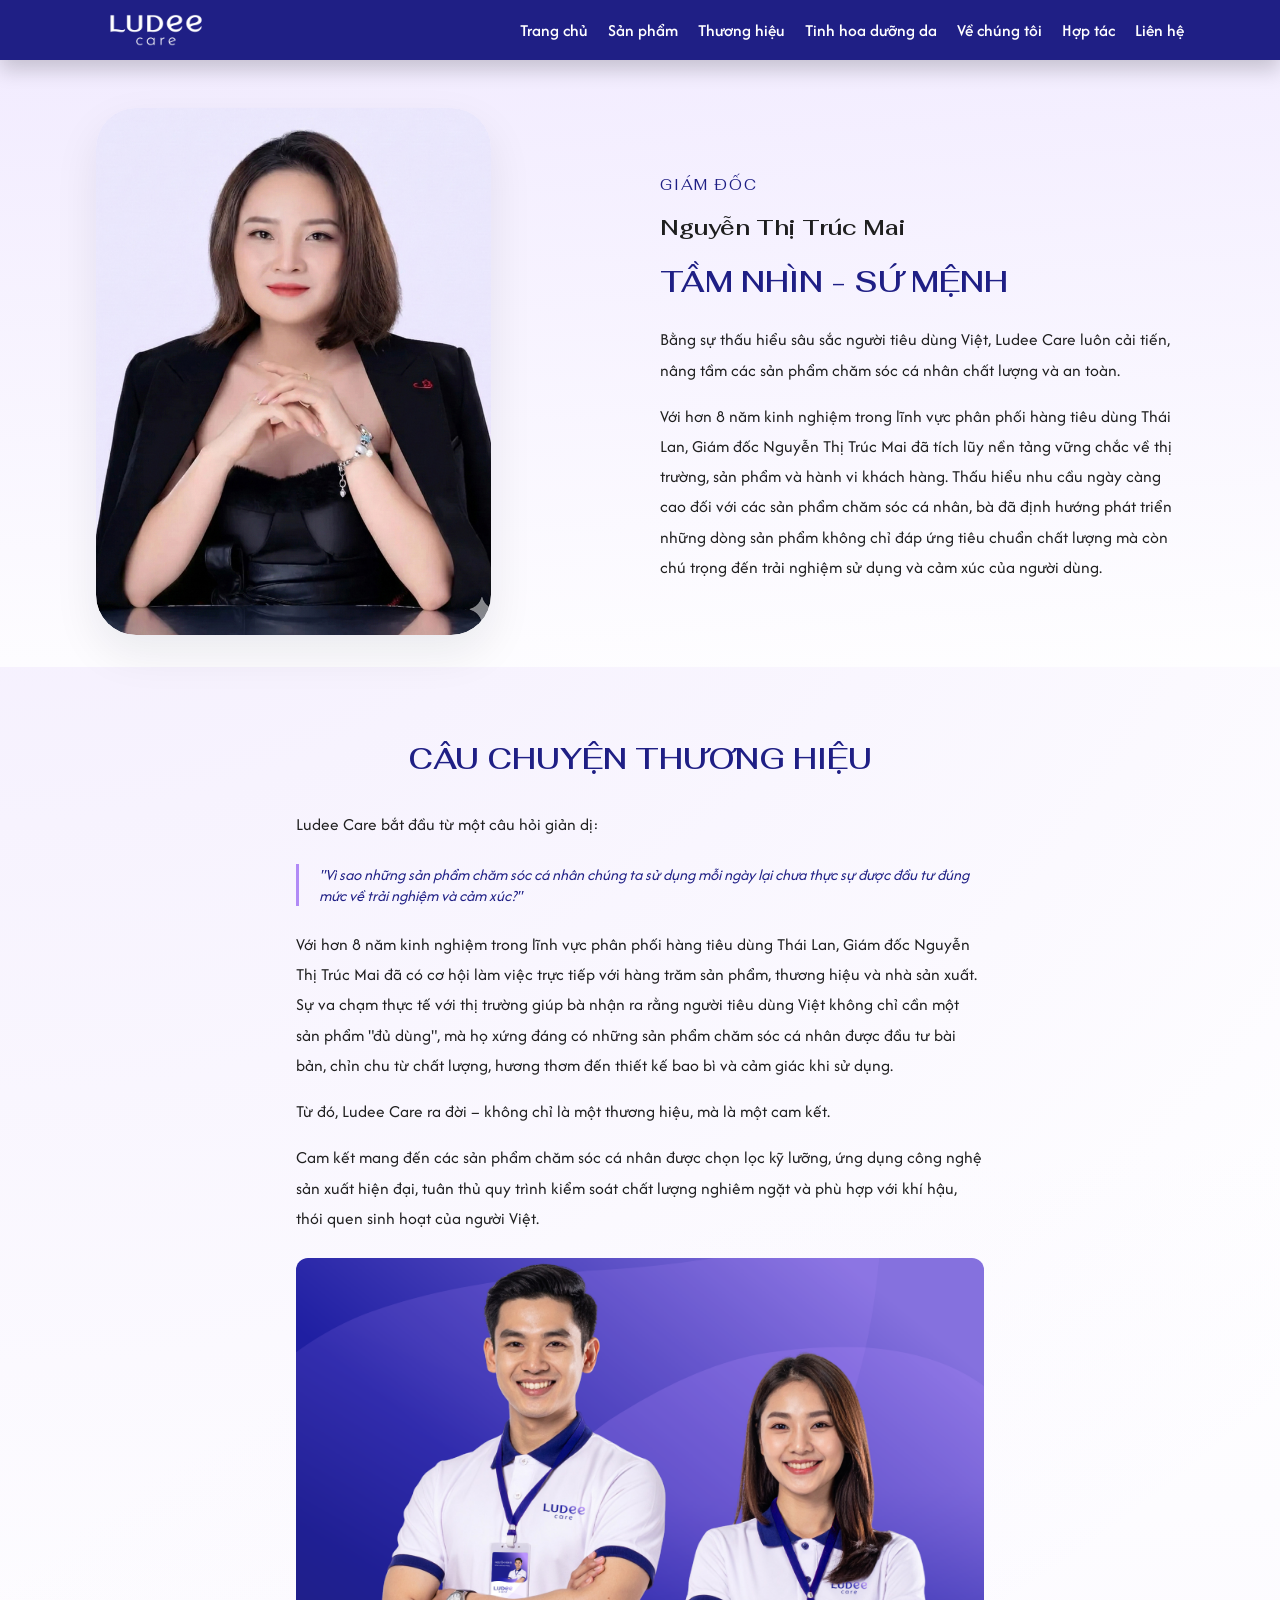
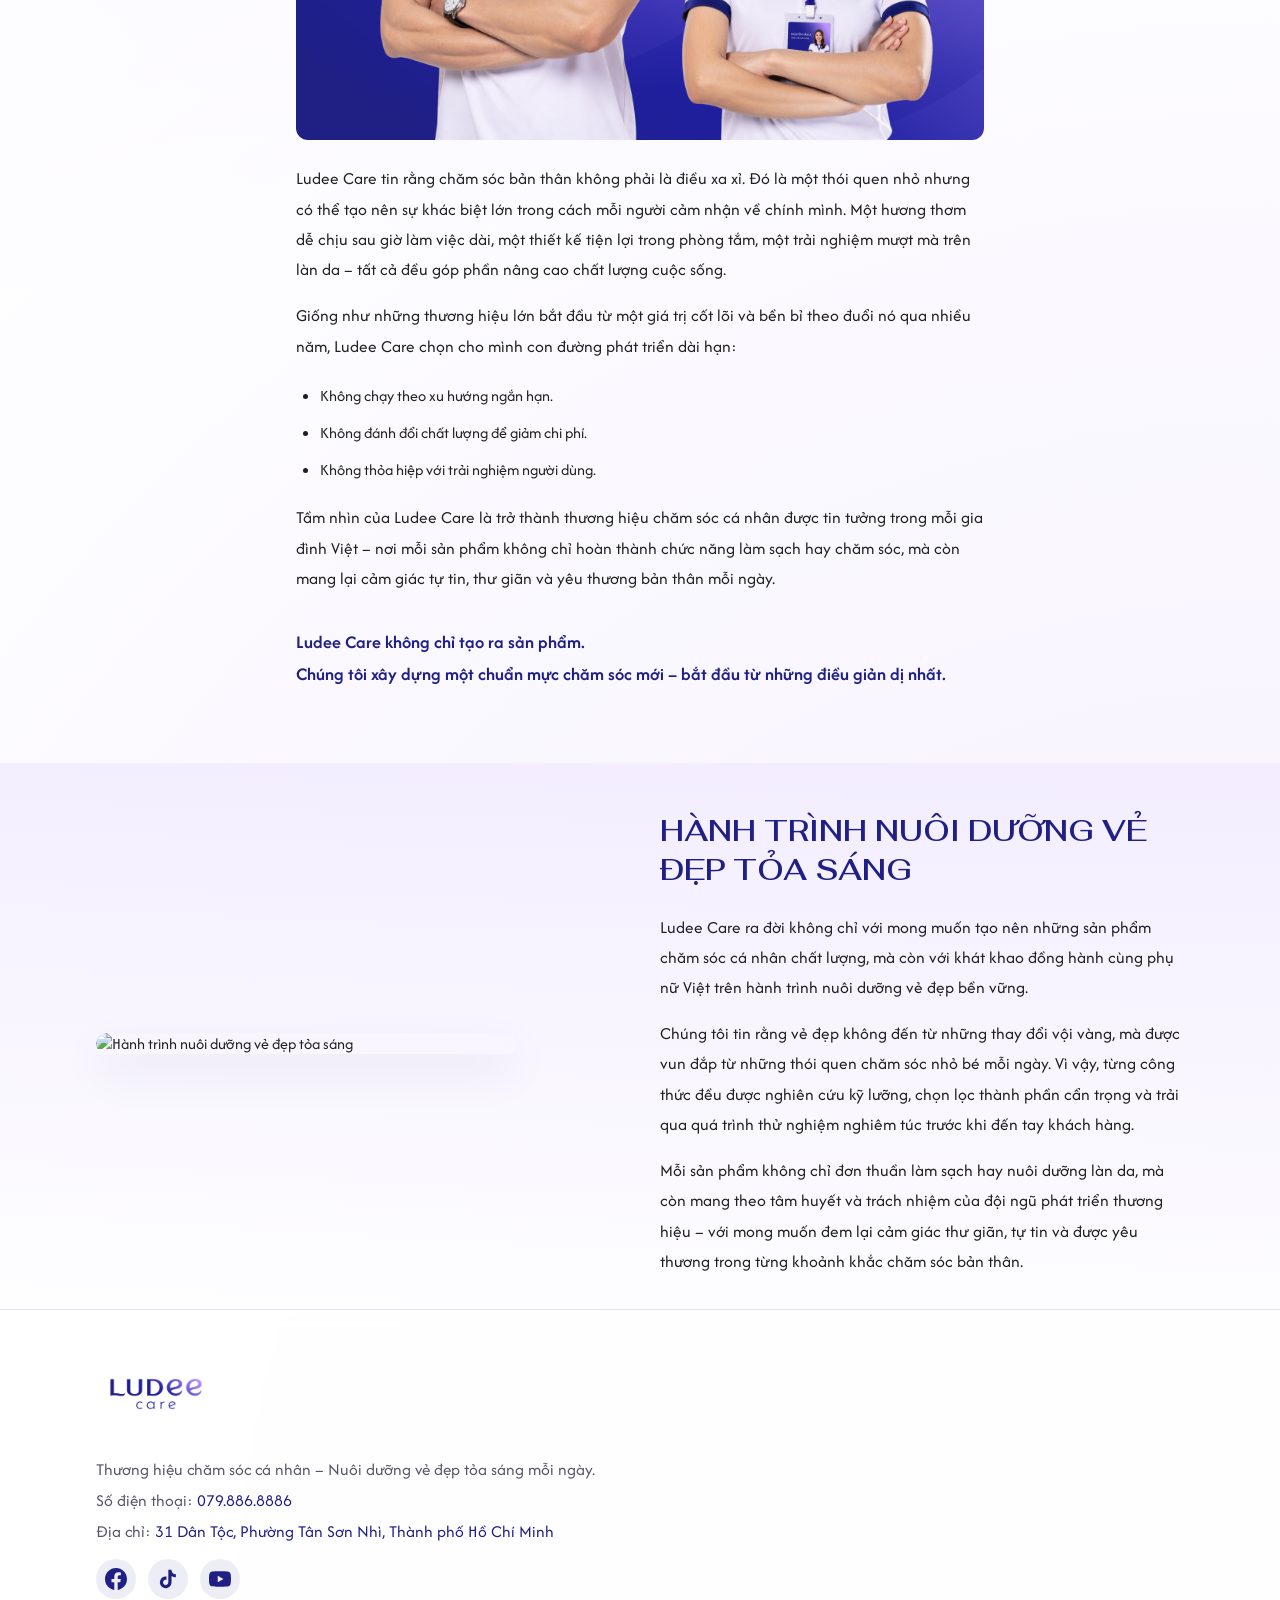
==== ve-chung-toi.html @ ebc77c44 "Add about page and homepage refinements Made-with: Cursor" ====
<!DOCTYPE html>
<html lang="vi">
  <head>
    <meta charset="UTF-8" />
    <meta name="viewport" content="width=device-width, initial-scale=1.0" />
    <title>Về chúng tôi - Ludee Care</title>
    <meta name="description" content="Tìm hiểu về Ludee Care - thương hiệu chăm sóc cá nhân cao cấp, tầm nhìn và sứ mệnh từ Giám đốc Nguyễn Thị Trúc Mai." />
    <link rel="preconnect" href="https://fonts.googleapis.com" />
    <link rel="preconnect" href="https://fonts.gstatic.com" crossorigin />
    <link
      href="https://fonts.googleapis.com/css2?family=Fahkwang:wght@400;500;600;700&family=Afacad+Flux:wght@300;400;500;600&display=swap"
      rel="stylesheet"
    />
    <link rel="stylesheet" href="styles.css" />
    <link rel="icon" type="image/png" href="Logo/logo-không-nền.png" />
    <style>
      .about-hero { padding-block: 48px 32px; }
      .about-hero .section__title { font-size: clamp(1.5rem, 4vw, 2rem); margin-bottom: 24px; }
      .about-ceo { font-family: "Fahkwang", sans-serif; font-size: 0.95rem; letter-spacing: 0.12em; text-transform: uppercase; color: var(--color-primary); margin-bottom: 8px; }
      .about-subtitle { font-family: "Fahkwang", sans-serif; font-size: 1.4rem; font-weight: 600; color: var(--color-text); margin-bottom: 20px; }
      .about-section__title { font-family: "Fahkwang", sans-serif; font-size: var(--title-h2-size); font-weight: 600; color: var(--color-primary); margin: 0 0 24px; }
      .about-section__text { font-size: 1.08rem; line-height: 1.75; color: var(--color-text); margin: 0 0 16px; }
      .about-section__text:last-child { margin-bottom: 0; }
      .about-quote { font-style: italic; color: var(--color-primary); padding-left: 20px; border-left: 3px solid var(--color-primary-soft); margin: 24px 0; }
      .about-list { margin: 20px 0; padding-left: 24px; }
      .about-list li { margin-bottom: 10px; line-height: 1.7; }
      .about-hero .section__image { max-width: 395px; }
      .about-ceo-img { border-radius: 16px; overflow: hidden; aspect-ratio: 3/4; object-fit: cover; }
      .about-inline-img { border-radius: 12px; max-width: 100%; margin: 24px 0; display: block; }
      .about-journey .section__image { max-width: 420px; }
      .about-journey-img { border-radius: 16px; width: 100%; display: block; object-fit: cover; }
      @media (max-width: 780px) {
        .about-hero { padding-block: 32px 24px; }
        .about-hero .section__image { max-width: 315px; margin-inline: auto; }
        .about-journey .section__image { max-width: 300px; }
        .about-ceo-img { aspect-ratio: 3/4; }
      }
    </style>
  </head>
  <body>
    <header class="site-header">
      <div class="container site-header__inner">
        <button type="button" class="site-header__menu-btn" aria-label="Mở menu" aria-expanded="false" aria-controls="site-nav">
          <span class="site-header__menu-icon"></span>
        </button>
        <a href="index.html" class="site-header__brand">
          <img src="Logo/LOGO-TRẮNG.png" alt="Logo Ludee Care" class="site-header__logo" />
        </a>
        <nav class="site-nav" id="site-nav">
          <a href="index.html" class="site-nav__link">Trang chủ</a>
          <a href="index.html#products" class="site-nav__link">Sản phẩm</a>
          <a href="index.html#story" class="site-nav__link">Thương hiệu</a>
          <a href="index.html#benefits" class="site-nav__link">Tinh hoa dưỡng da</a>
          <a href="/ve-chung-toi" class="site-nav__link">Về chúng tôi</a>
          <a href="index.html#beauty-secret" class="site-nav__link">Hợp tác</a>
          <a href="index.html#contact" class="site-nav__link">Liên hệ</a>
        </nav>
      </div>
      <div class="site-nav__dropdown" id="site-nav-dropdown" aria-hidden="true">
        <a href="index.html" class="site-nav__dropdown-link">Trang chủ</a>
        <a href="index.html#products" class="site-nav__dropdown-link">Sản phẩm</a>
        <a href="index.html#story" class="site-nav__dropdown-link">Thương hiệu</a>
        <a href="index.html#benefits" class="site-nav__dropdown-link">Tinh hoa dưỡng da</a>
        <a href="/ve-chung-toi" class="site-nav__dropdown-link">Về chúng tôi</a>
        <a href="index.html#beauty-secret" class="site-nav__dropdown-link">Hợp tác</a>
        <a href="index.html#contact" class="site-nav__dropdown-link">Liên hệ</a>
      </div>
    </header>

    <main>
      <!-- Section 1: CEO & Tầm nhìn -->
      <section class="section section--muted about-hero" id="top">
        <div class="container section--two-col">
          <div class="section__image">
            <img
              src="Trang về chúng tôi/Hình ảnh/Trúc Mai CEO.jpg"
              alt="Giám đốc Nguyễn Thị Trúc Mai"
              class="about-ceo-img section__img"
            />
          </div>
          <div class="section__content">
            <p class="about-ceo">Giám đốc</p>
            <h1 class="about-subtitle">Nguyễn Thị Trúc Mai</h1>
            <h2 class="about-section__title">TẦM NHÌN - SỨ MỆNH</h2>
            <p class="about-section__text">
              Bằng sự thấu hiểu sâu sắc người tiêu dùng Việt, Ludee Care luôn cải tiến, nâng tầm các sản phẩm chăm sóc cá nhân chất lượng và an toàn.
            </p>
            <p class="about-section__text">
              Với hơn 8 năm kinh nghiệm trong lĩnh vực phân phối hàng tiêu dùng Thái Lan, Giám đốc Nguyễn Thị Trúc Mai đã tích lũy nền tảng vững chắc về thị trường, sản phẩm và hành vi khách hàng. Thấu hiểu nhu cầu ngày càng cao đối với các sản phẩm chăm sóc cá nhân, bà đã định hướng phát triển những dòng sản phẩm không chỉ đáp ứng tiêu chuẩn chất lượng mà còn chú trọng đến trải nghiệm sử dụng và cảm xúc của người dùng.
            </p>
          </div>
        </div>
      </section>

      <!-- Section 2: Câu chuyện thương hiệu -->
      <section class="section">
        <div class="container section--narrow">
          <h2 class="about-section__title" style="text-align: center; margin-bottom: 32px;">CÂU CHUYỆN THƯƠNG HIỆU</h2>
          <p class="about-section__text">
            Ludee Care bắt đầu từ một câu hỏi giản dị:
          </p>
          <blockquote class="about-quote">
            "Vì sao những sản phẩm chăm sóc cá nhân chúng ta sử dụng mỗi ngày lại chưa thực sự được đầu tư đúng mức về trải nghiệm và cảm xúc?"
          </blockquote>
          <p class="about-section__text">
            Với hơn 8 năm kinh nghiệm trong lĩnh vực phân phối hàng tiêu dùng Thái Lan, Giám đốc Nguyễn Thị Trúc Mai đã có cơ hội làm việc trực tiếp với hàng trăm sản phẩm, thương hiệu và nhà sản xuất. Sự va chạm thực tế với thị trường giúp bà nhận ra rằng người tiêu dùng Việt không chỉ cần một sản phẩm "đủ dùng", mà họ xứng đáng có những sản phẩm chăm sóc cá nhân được đầu tư bài bản, chỉn chu từ chất lượng, hương thơm đến thiết kế bao bì và cảm giác khi sử dụng.
          </p>
          <p class="about-section__text">
            Từ đó, Ludee Care ra đời – không chỉ là một thương hiệu, mà là một cam kết.
          </p>
          <p class="about-section__text">
            Cam kết mang đến các sản phẩm chăm sóc cá nhân được chọn lọc kỹ lưỡng, ứng dụng công nghệ sản xuất hiện đại, tuân thủ quy trình kiểm soát chất lượng nghiêm ngặt và phù hợp với khí hậu, thói quen sinh hoạt của người Việt.
          </p>
          <img src="Trang về chúng tôi/Hình ảnh/nhan vien.png" alt="Đội ngũ nhân viên Ludee Care" class="about-inline-img" />
          <p class="about-section__text">
            Ludee Care tin rằng chăm sóc bản thân không phải là điều xa xỉ. Đó là một thói quen nhỏ nhưng có thể tạo nên sự khác biệt lớn trong cách mỗi người cảm nhận về chính mình. Một hương thơm dễ chịu sau giờ làm việc dài, một thiết kế tiện lợi trong phòng tắm, một trải nghiệm mượt mà trên làn da – tất cả đều góp phần nâng cao chất lượng cuộc sống.
          </p>
          <p class="about-section__text">
            Giống như những thương hiệu lớn bắt đầu từ một giá trị cốt lõi và bền bỉ theo đuổi nó qua nhiều năm, Ludee Care chọn cho mình con đường phát triển dài hạn:
          </p>
          <ul class="about-list">
            <li>Không chạy theo xu hướng ngắn hạn.</li>
            <li>Không đánh đổi chất lượng để giảm chi phí.</li>
            <li>Không thỏa hiệp với trải nghiệm người dùng.</li>
          </ul>
          <p class="about-section__text">
            Tầm nhìn của Ludee Care là trở thành thương hiệu chăm sóc cá nhân được tin tưởng trong mỗi gia đình Việt – nơi mỗi sản phẩm không chỉ hoàn thành chức năng làm sạch hay chăm sóc, mà còn mang lại cảm giác tự tin, thư giãn và yêu thương bản thân mỗi ngày.
          </p>
          <p class="about-section__text" style="font-weight: 600; font-size: 1.15rem; color: var(--color-primary); margin-top: 32px;">
            Ludee Care không chỉ tạo ra sản phẩm.<br />
            Chúng tôi xây dựng một chuẩn mực chăm sóc mới – bắt đầu từ những điều giản dị nhất.
          </p>
        </div>
      </section>

      <!-- Section 3: Hành trình nuôi dưỡng vẻ đẹp tỏa sáng -->
      <section class="section section--muted about-hero about-journey">
        <div class="container section--two-col">
          <div class="section__image">
            <img
              src="Trang về chúng tôi/Hình ảnh/hanh trinh 2.png"
              alt="Hành trình nuôi dưỡng vẻ đẹp tỏa sáng"
              class="about-journey-img section__img"
            />
          </div>
          <div class="section__content">
            <h2 class="about-section__title">HÀNH TRÌNH NUÔI DƯỠNG VẺ ĐẸP TỎA SÁNG</h2>
            <p class="about-section__text">
              Ludee Care ra đời không chỉ với mong muốn tạo nên những sản phẩm chăm sóc cá nhân chất lượng, mà còn với khát khao đồng hành cùng phụ nữ Việt trên hành trình nuôi dưỡng vẻ đẹp bền vững.
            </p>
            <p class="about-section__text">
              Chúng tôi tin rằng vẻ đẹp không đến từ những thay đổi vội vàng, mà được vun đắp từ những thói quen chăm sóc nhỏ bé mỗi ngày. Vì vậy, từng công thức đều được nghiên cứu kỹ lưỡng, chọn lọc thành phần cẩn trọng và trải qua quá trình thử nghiệm nghiêm túc trước khi đến tay khách hàng.
            </p>
            <p class="about-section__text">
              Mỗi sản phẩm không chỉ đơn thuần làm sạch hay nuôi dưỡng làn da, mà còn mang theo tâm huyết và trách nhiệm của đội ngũ phát triển thương hiệu – với mong muốn đem lại cảm giác thư giãn, tự tin và được yêu thương trong từng khoảnh khắc chăm sóc bản thân.
            </p>
          </div>
        </div>
      </section>
    </main>

    <footer class="footer">
      <div class="container footer__content">
        <img src="Logo/logo-không-nền.png" alt="Ludee Care" class="footer__logo" />
        <p class="footer__text">
          Thương hiệu chăm sóc cá nhân – Nuôi dưỡng vẻ đẹp tỏa sáng mỗi ngày.
        </p>
        <p class="footer__contact">
          Số điện thoại: <a href="tel:079886886" class="footer__link">079.886.8886</a>
        </p>
        <p class="footer__contact">
          Địa chỉ: <a href="https://maps.app.goo.gl/S9Ecdm1DkWUrhaQM9" target="_blank" rel="noopener noreferrer" class="footer__link">31 Dân Tộc, Phường Tân Sơn Nhì, Thành phố Hồ Chí Minh</a>
        </p>
        <div class="footer__social" aria-label="Mạng xã hội">
          <a href="#" class="footer__social-link" aria-label="Facebook" title="Facebook">
            <svg class="footer__icon" viewBox="0 0 24 24" aria-hidden="true"><path fill="currentColor" d="M24 12.073c0-6.627-5.373-12-12-12s-12 5.373-12 12c0 5.99 4.388 10.954 10.125 11.854v-8.385H7.078v-3.47h3.047V9.43c0-3.007 1.792-4.669 4.533-4.669 1.312 0 2.686.235 2.686.235v2.953H15.83c-1.491 0-1.956.925-1.956 1.874v2.25h3.328l-.532 3.47h-2.796v8.385C19.612 23.027 24 18.062 24 12.073z"/></svg>
          </a>
          <a href="#" class="footer__social-link" aria-label="Tiktok" title="Tiktok">
            <svg class="footer__icon" viewBox="0 0 24 24" aria-hidden="true"><path fill="currentColor" d="M19.59 6.69a4.83 4.83 0 0 1-3.77-4.25V2h-3.45v13.67a2.89 2.89 0 0 1-5.2 1.74 2.89 2.89 0 0 1 2.31-4.64 2.93 2.93 0 0 1 .88.13V9.4a6.84 6.84 0 0 0-1-.05A6.33 6.33 0 0 0 5 20.1a6.34 6.34 0 0 0 10.86-4.43v-7a8.16 8.16 0 0 0 4.77 1.52v-3.4a4.85 4.85 0 0 1-1-.1z"/></svg>
          </a>
          <a href="#" class="footer__social-link" aria-label="Youtube" title="Youtube">
            <svg class="footer__icon" viewBox="0 0 24 24" aria-hidden="true"><path fill="currentColor" d="M23.498 6.186a3.016 3.016 0 0 0-2.122-2.136C19.505 3.545 12 3.545 12 3.545s-7.505 0-9.377.505A3.017 3.017 0 0 0 .502 6.186C0 8.07 0 12 0 12s0 3.93.502 5.814a3.016 3.016 0 0 0 2.122 2.136c1.871.505 9.376.505 9.376.505s7.505 0 9.377-.505a3.015 3.015 0 0 0 2.122-2.136C24 15.93 24 12 24 12s0-3.93-.502-5.814zM9.545 15.568V8.432L15.818 12l-6.273 3.568z"/></svg>
          </a>
        </div>
      </div>
    </footer>

    <script>
      (function () {
        var menuBtn = document.querySelector(".site-header__menu-btn");
        var dropdown = document.getElementById("site-nav-dropdown");
        if (menuBtn && dropdown) {
          menuBtn.addEventListener("click", function () {
            var isOpen = menuBtn.getAttribute("aria-expanded") === "true";
            menuBtn.setAttribute("aria-expanded", !isOpen);
            dropdown.classList.toggle("site-nav__dropdown--open", !isOpen);
            dropdown.setAttribute("aria-hidden", isOpen);
          });
          dropdown.querySelectorAll(".site-nav__dropdown-link").forEach(function (link) {
            link.addEventListener("click", function () {
              menuBtn.setAttribute("aria-expanded", "false");
              dropdown.classList.remove("site-nav__dropdown--open");
              dropdown.setAttribute("aria-hidden", "true");
            });
          });
        }
      })();
    </script>
  </body>
</html>
---- styles.css ----
:root {
  --color-primary: #1f1f85;
  --color-primary-soft: #b18af6;
  --color-primary-light: #f2ecff;
  --color-bg: #ffffff;
  --color-bg-muted: #f7f5ff;
  --color-text: #1f1f1f;
  --color-text-soft: #55556a;
  --shadow-soft: 0 18px 45px rgba(16, 24, 40, 0.08);
  --radius-lg: 24px;
  --radius-xl: 32px;
  --radius-pill: 999px;
  --container-width: 1120px;
  --title-h2-size: clamp(1.35rem, 3vw, 1.85rem);
}

html {
  scroll-behavior: smooth;
}

*,
*::before,
*::after {
  box-sizing: border-box;
}

body {
  margin: 0;
  min-height: 100vh;
  font-family: "Afacad Flux", system-ui, -apple-system, BlinkMacSystemFont,
    "Segoe UI", sans-serif;
  color: var(--color-text);
  background: radial-gradient(
      circle at top left,
      rgba(177, 138, 246, 0.18),
      transparent 55%
    ),
    radial-gradient(
      circle at bottom right,
      rgba(242, 236, 255, 0.9),
      #ffffff 60%
    );
}

img {
  max-width: 100%;
  display: block;
}

.container {
  width: 100%;
  max-width: var(--container-width);
  padding-inline: 16px;
  margin-inline: auto;
}

/* Sticky header */
.site-header {
  position: sticky;
  top: 0;
  z-index: 100;
  background-color: var(--color-primary);
  color: #ffffff;
  box-shadow: 0 10px 20px rgba(0, 0, 0, 0.18);
}

.site-header__inner {
  display: flex;
  align-items: center;
  justify-content: space-between;
  gap: 32px;
  padding-block: 10px;
}

.site-header__menu-btn {
  display: none;
  align-items: center;
  justify-content: center;
  width: 44px;
  height: 44px;
  padding: 0;
  border: none;
  background: transparent;
  color: #ffffff;
  cursor: pointer;
  flex-shrink: 0;
}

.site-header__menu-icon {
  display: block;
  width: 24px;
  height: 2px;
  background: currentColor;
  border-radius: 1px;
  box-shadow: 0 6px 0 currentColor, 0 12px 0 currentColor;
  position: relative;
  transition: background 0.2s, box-shadow 0.2s;
}

.site-header__menu-icon::before,
.site-header__menu-icon::after {
  content: "";
  position: absolute;
  left: 0;
  width: 100%;
  height: 2px;
  background: currentColor;
  border-radius: 1px;
  opacity: 0;
  transition: opacity 0.2s, transform 0.2s;
}

.site-header__menu-icon::before {
  top: 8px;
}

.site-header__menu-icon::after {
  top: 8px;
}

.site-header__brand {
  display: inline-flex;
  align-items: center;
  gap: 10px;
  text-decoration: none;
}

.site-header__logo {
  height: 40px;
  width: auto;
  display: block;
  transform: scale(3);
  transform-origin: left center;
}

.site-nav {
  display: flex;
  align-items: center;
  gap: 20px;
  font-size: 1.08rem;
}

.site-nav__link {
  color: #ffffff;
  text-decoration: none;
  font-weight: 500;
  position: relative;
  padding-block: 4px;
}

.site-nav__link::after {
  content: "";
  position: absolute;
  left: 0;
  bottom: 0;
  width: 0;
  height: 2px;
  border-radius: 999px;
  background-color: #ffffff;
  opacity: 0.9;
  transition: width 0.2s ease;
}

.site-nav__link:hover::after {
  width: 100%;
}

@media (max-width: 780px) {
  .site-header__inner {
    position: relative;
    justify-content: center;
    gap: 0;
  }

  .site-header__menu-btn {
    display: flex;
    position: absolute;
    left: 0;
    top: 50%;
    transform: translateY(-50%);
  }

  .site-header__menu-btn[aria-expanded="true"] .site-header__menu-icon {
    background: transparent;
    box-shadow: none;
  }

  .site-header__menu-btn[aria-expanded="true"] .site-header__menu-icon::before,
  .site-header__menu-btn[aria-expanded="true"] .site-header__menu-icon::after {
    opacity: 1;
    top: 50%;
    transform: translateY(-50%) rotate(45deg);
  }

  .site-header__menu-btn[aria-expanded="true"] .site-header__menu-icon::after {
    transform: translateY(-50%) rotate(-45deg);
  }

  .site-header__brand {
    flex: 0 0 auto;
  }

  .site-header__logo {
    height: 32px;
    transform: scale(2.4);
    transform-origin: center center;
  }

  .site-nav {
    display: none;
  }

  .site-nav__dropdown {
    display: block;
    position: absolute;
    top: 100%;
    left: 0;
    right: 0;
    background: var(--color-primary);
    box-shadow: 0 10px 30px rgba(0, 0, 0, 0.2);
    max-height: 0;
    overflow: hidden;
    visibility: hidden;
    transition: max-height 0.3s ease;
  }

  .site-nav__dropdown.site-nav__dropdown--open {
    max-height: 400px;
    visibility: visible;
  }

  .site-nav__dropdown-link {
    display: block;
    padding: 14px 16px;
    color: #ffffff;
    text-decoration: none;
    font-weight: 500;
    font-size: 1rem;
    border-bottom: 1px solid rgba(255, 255, 255, 0.15);
  }

  .site-nav__dropdown-link:last-child {
    border-bottom: none;
  }

  .site-nav__dropdown-link:hover {
    background: rgba(255, 255, 255, 0.1);
  }
}

/* Ensure dropdown never shows on desktop - prevents duplicate nav strip */
@media (min-width: 781px) {
  .site-nav__dropdown {
    display: none !important;
    visibility: hidden !important;
    position: absolute !important;
    left: -9999px !important;
    width: 1px !important;
    height: 1px !important;
    overflow: hidden !important;
  }
}

/* Buttons */
.btn {
  display: inline-flex;
  align-items: center;
  justify-content: center;
  gap: 8px;
  padding: 12px 24px;
  border-radius: var(--radius-pill);
  border: none;
  font-family: inherit;
  font-size: 0.98rem;
  font-weight: 600;
  cursor: pointer;
  transition: transform 0.15s ease, box-shadow 0.15s ease, background 0.15s ease,
    color 0.15s ease;
  text-decoration: none;
}

.btn--primary {
  background: linear-gradient(135deg, var(--color-primary) 0%, #b18af6 100%);
  color: #ffffff;
  box-shadow: 0 12px 30px rgba(31, 31, 133, 0.35);
}

.btn--primary:hover {
  transform: translateY(-2px);
  box-shadow: 0 18px 45px rgba(31, 31, 133, 0.4);
}

.btn--primary:active {
  transform: translateY(0);
  box-shadow: 0 10px 24px rgba(31, 31, 133, 0.3);
}

.btn--full {
  width: 100%;
}

/* Hero */
.hero {
  padding-top: 0; /* video sticks directly under sticky header */
}

.hero__visual {
  position: relative;
  width: 100%;
  height: 650px;
  max-height: none;
  overflow: hidden;
}

.hero__visual--full {
  border-bottom-left-radius: 50% 18%;
  border-bottom-right-radius: 50% 18%;
}

.hero__video {
  width: 100%;
  height: 100%;
  object-fit: cover;
  display: block;
}

.hero__overlay {
  position: absolute;
  inset: 0;
  display: flex;
  align-items: center;
  justify-content: center;
  background: transparent;
  pointer-events: none;
}

.hero__overlay-title {
  margin: -20px 0 0;
  padding: 0;
  border-radius: 0;
  border: none;
  color: #fff;
  text-shadow: 0 1px 2px rgba(0, 0, 0, 0.4), 0 2px 8px rgba(0, 0, 0, 0.3);
  font-family: "Fahkwang", system-ui, -apple-system, BlinkMacSystemFont,
    "Segoe UI", sans-serif;
  font-size: clamp(1.6rem, 3vw, 2.4rem);
  text-align: center;
  letter-spacing: 0.04em;
}

.hero__curve {
  position: absolute;
  left: 0;
  right: 0;
  bottom: -1px;
  height: 90px;
  background: var(--color-primary-light);
  border-top-left-radius: 50% 100%;
  border-top-right-radius: 50% 100%;
}

@media (max-width: 780px) {
  .hero__visual {
    height: 320px;
  }

  .hero__curve {
    display: none;
  }
}

/* Generic section styling */
.section {
  padding: 72px 0;
}

.section--image-full {
  padding: 0;
}

.section--muted {
  background: linear-gradient(
    180deg,
    rgba(242, 236, 255, 0.85),
    rgba(255, 255, 255, 0.8)
  );
}

/* Shower foam flying effect – benefits section only */
#benefits {
  position: relative;
  overflow: hidden;
}
#benefits .container {
  position: relative;
  z-index: 1;
}
#benefits::before {
  content: "";
  position: absolute;
  inset: 0;
  z-index: 0;
  pointer-events: none;
  background-image: radial-gradient(circle at 8% 15%, rgba(255, 255, 255, 0.85) 0%, transparent 5%),
    radial-gradient(circle at 92% 25%, rgba(255, 255, 255, 0.75) 0%, transparent 6%),
    radial-gradient(circle at 25% 55%, rgba(255, 255, 255, 0.7) 0%, transparent 7%),
    radial-gradient(circle at 75% 60%, rgba(255, 255, 255, 0.8) 0%, transparent 5%),
    radial-gradient(circle at 15% 85%, rgba(255, 255, 255, 0.6) 0%, transparent 8%),
    radial-gradient(circle at 88% 88%, rgba(255, 255, 255, 0.65) 0%, transparent 6%),
    radial-gradient(circle at 50% 35%, rgba(255, 255, 255, 0.55) 0%, transparent 9%),
    radial-gradient(circle at 45% 75%, rgba(255, 255, 255, 0.6) 0%, transparent 7%),
    radial-gradient(circle at 70% 12%, rgba(255, 255, 255, 0.7) 0%, transparent 5%),
    radial-gradient(circle at 22% 42%, rgba(255, 255, 255, 0.65) 0%, transparent 6%),
    radial-gradient(circle at 55% 92%, rgba(255, 255, 255, 0.5) 0%, transparent 8%),
    radial-gradient(circle at 38% 18%, rgba(255, 255, 255, 0.6) 0%, transparent 5%),
    radial-gradient(circle at 82% 48%, rgba(255, 255, 255, 0.7) 0%, transparent 6%);
}

.section__header {
  margin-bottom: 32px;
}

.section__header--center {
  text-align: center;
  max-width: 640px;
  margin-inline: auto;
}

.section__eyebrow {
  font-size: 0.78rem;
  letter-spacing: 0.12em;
  text-transform: uppercase;
  color: var(--color-primary);
  font-weight: 600;
  margin: 0 0 8px;
}

.section__title {
  font-family: "Fahkwang", system-ui, -apple-system, BlinkMacSystemFont,
    "Segoe UI", sans-serif;
  font-size: var(--title-h2-size);
  margin: 0;
  color: #1f1f85;
}

.section__text {
  font-size: 1.17rem;
  line-height: 1.7;
  color: var(--color-text-soft);
  margin: 0 0 12px;
}

.section--two-col {
  display: grid;
  grid-template-columns: minmax(0, 1.1fr) minmax(0, 1.1fr);
  gap: 40px;
  align-items: center;
}

.section--two-col-reverse {
  grid-template-columns: minmax(0, 1.15fr) minmax(0, 1.1fr);
}

.section--narrow {
  max-width: 720px;
}

.section__content {
  font-size: 0.98rem;
}

/* Cards */
.cards {
  display: grid;
  gap: 20px;
}

.cards--3 {
  grid-template-columns: repeat(3, minmax(0, 1fr));
}

.cards--2 {
  grid-template-columns: repeat(2, minmax(0, 1fr));
}

.card {
  background: rgba(255, 255, 255, 0.96);
  border-radius: 20px;
  padding: 20px 20px 22px;
  box-shadow: 0 12px 30px rgba(31, 31, 133, 0.06);
  border: 1px solid rgba(177, 138, 246, 0.16);
}

.card.product {
  display: flex;
  flex-direction: column;
  align-items: center;
}

.product__name {
  font-family: "Fahkwang", system-ui;
  font-size: 1.28rem;
  margin: 0 0 8px;
  color: var(--color-primary);
  line-height: 1.3;
  min-height: 2.6rem;
  text-align: center;
}

.product__desc {
  margin: 0 0 16px;
  font-size: 1.14rem;
  line-height: 1.7;
  color: var(--color-text-soft);
  min-height: 5.1em;
  flex-shrink: 0;
}

.product__img-wrap {
  border-radius: 20px;
  padding: 24px 16px;
  min-height: 200px;
  display: flex;
  align-items: center;
  justify-content: center;
  position: relative;
  overflow: hidden;
  flex-shrink: 0;
}
.product__img-wrap--blue {
  background: linear-gradient(165deg, #e8f4fc 0%, #c5dff9 40%, #a8d4f5 100%);
  box-shadow: inset 0 0 60px rgba(255, 255, 255, 0.4);
}
.product__img-wrap--blue::before {
  content: "";
  position: absolute;
  inset: 0;
  background-image: radial-gradient(circle at 20% 30%, rgba(255, 255, 255, 0.7) 0%, transparent 12%),
    radial-gradient(circle at 80% 70%, rgba(255, 255, 255, 0.5) 0%, transparent 10%),
    radial-gradient(circle at 50% 50%, rgba(255, 255, 255, 0.3) 0%, transparent 15%);
  pointer-events: none;
}
.product__img-wrap--berry {
  background: linear-gradient(165deg, #fce8f0 0%, #f5c6d9 40%, #f0b0cc 100%);
  box-shadow: inset 0 0 60px rgba(255, 255, 255, 0.4);
}
.product__img-wrap--berry::before {
  content: "";
  position: absolute;
  inset: 0;
  background-image: radial-gradient(circle at 75% 25%, rgba(255, 255, 255, 0.65) 0%, transparent 11%),
    radial-gradient(circle at 25% 75%, rgba(255, 255, 255, 0.5) 0%, transparent 10%),
    radial-gradient(circle at 50% 50%, rgba(255, 255, 255, 0.25) 0%, transparent 14%);
  pointer-events: none;
}
.product__img-wrap--lavender {
  background: linear-gradient(165deg, #f0ecf9 0%, #e2daf2 40%, #d4c4eb 100%);
  box-shadow: inset 0 0 60px rgba(255, 255, 255, 0.4);
}
.product__img-wrap--lavender::before {
  content: "";
  position: absolute;
  inset: 0;
  background-image: radial-gradient(circle at 30% 70%, rgba(255, 255, 255, 0.65) 0%, transparent 12%),
    radial-gradient(circle at 70% 20%, rgba(255, 255, 255, 0.5) 0%, transparent 10%),
    radial-gradient(circle at 50% 50%, rgba(255, 255, 255, 0.3) 0%, transparent 15%);
  pointer-events: none;
}
.product__img {
  width: 100%;
  height: auto;
  display: block;
  border-radius: 12px;
  object-fit: contain;
  max-height: 400px;
  position: relative;
  z-index: 1;
}

.product--coming-soon .product__img {
  filter: blur(3px);
  opacity: 0.75;
}

.product--coming-soon .product__img-wrap::after {
  content: "Sắp ra mắt";
  position: absolute;
  inset: 0;
  display: flex;
  align-items: center;
  justify-content: center;
  font-family: "Fahkwang", system-ui, sans-serif;
  font-size: 1.2rem;
  font-weight: 600;
  color: #1f1f85;
  text-transform: uppercase;
  letter-spacing: 0.12em;
  z-index: 2;
}

.product__cta {
  margin-top: 16px;
  width: 100%;
  text-align: center;
}

.feature__text {
  margin: 0;
  font-size: 1.14rem;
  line-height: 1.7;
  color: var(--color-text-soft);
}

/* Process flow (Tinh hoa dưỡng da – bubbles + curve) */
.process-flow {
  position: relative;
  padding: 24px 0;
}

.process-flow__bubbles {
  position: relative;
  z-index: 1;
  display: flex;
  flex-wrap: wrap;
  justify-content: space-between;
  align-items: flex-start;
  gap: 56px;
  perspective: 800px;
  transform-style: preserve-3d;
}

.bubble-item {
  flex: 1 1 200px;
  max-width: 280px;
  margin-inline: auto;
  display: flex;
  flex-direction: column;
  align-items: center;
  gap: 0;
}

.bubble {
  width: 100%;
  max-width: 200px;
  margin-inline: auto;
  border-radius: 50%;
  aspect-ratio: 1;
  box-shadow: 0 0 20px rgba(177, 138, 246, 0.5),
    0 0 40px rgba(177, 138, 246, 0.25),
    0 12px 32px rgba(31, 31, 133, 0.1);
  border: 2px solid rgba(177, 138, 246, 0.35);
  transition: transform 0.3s ease, box-shadow 0.3s ease;
  will-change: transform;
  position: relative;
  overflow: hidden;
  background-size: cover;
  background-position: center;
  flex-shrink: 0;
}
.bubble::before {
  content: "";
  position: absolute;
  inset: 0;
  border-radius: 50%;
  background: rgba(242, 236, 255, 0.3);
  z-index: 0;
}
.bubble--1 {
  background-image: url("Hinh anh/Dau cam gao/high-angle-bowls-with-fine-powder-dried-flowers.jpg");
}
.bubble--2 {
  background-image: url("Hinh anh/Goat/sua-tam-de.png");
  background-size: 110%;
}
.bubble--3 {
  background-image: url("Hinh anh/Huong thơm/hands-with-pile-petals.jpg");
}
.bubble--4 {
  background-image: url("Hinh anh/Nguyen lieu 2/close-up-picture-sapling-plant-is-growing.jpg");
}
.bubble-item .bubble:hover {
  transform: translateY(-4px) scale(1.03);
  box-shadow: 0 24px 48px rgba(31, 31, 133, 0.2);
}
.bubble__text {
  margin: 44px 0 0;
  font-size: 1.27rem;
  line-height: 1.65;
  color: var(--color-text);
  text-align: center;
}

/* Image banner (Section: Cách Ludee Care chăm da) */
.image-banner {
  position: relative;
  width: 100%;
  max-height: 520px;
  overflow: hidden;
}

.image-banner__img {
  width: 100%;
  height: 100%;
  object-fit: cover;
  display: block;
  transform: scale(1.02);
}

.image-banner__overlay {
  position: absolute;
  inset: 0;
  display: flex;
  align-items: center;
  justify-content: flex-start;
  background: rgba(242, 236, 255, 0.2); /* #f2ecff at 20% opacity */
}

.image-banner__content {
  text-align: left;
  width: 100%;
  max-width: var(--container-width);
  margin-inline: auto;
  padding: 24px 16px;
  box-sizing: border-box;
}

.image-banner__eyebrow {
  font-size: 0.86rem;
  letter-spacing: 0.16em;
  text-transform: uppercase;
  color: #ffffff;
  margin: 0 0 8px;
  font-weight: 600;
}

.image-banner__title {
  margin: 0;
  font-family: "Fahkwang", system-ui, -apple-system, BlinkMacSystemFont,
    "Segoe UI", sans-serif;
  font-size: var(--title-h2-size);
  color: #1f1f85;
  line-height: 1.2;
}

.image-banner__body {
  margin: 12px 0 0;
  font-size: 1.31rem;
  line-height: 1.7;
  color: var(--color-text);
}

.image-banner__body--below {
  display: none;
}

@media (max-width: 780px) {
  .image-banner {
    display: flex;
    flex-direction: column;
    max-height: none;
  }

  .image-banner__img {
    width: 100%;
    height: 380px;
    object-fit: cover;
    flex-shrink: 0;
    object-position: center right;
  }

  .image-banner__overlay {
    position: absolute;
    top: 0;
    left: 0;
    right: 0;
    height: 380px;
    align-items: center;
    justify-content: center;
  }

  .image-banner__content {
    text-align: center;
    padding: 20px 16px;
  }

  .image-banner__body--overlay {
    display: none;
  }

  .image-banner__body--below {
    display: block;
    margin: 0;
    padding: 24px 16px;
    font-size: 1.1rem;
    line-height: 1.65;
    color: var(--color-text);
    background: var(--color-bg);
  }
}

/* Section: Bí quyết chăm sóc sắc đẹp */
.section--beauty {
  background: var(--color-bg);
  padding-top: 56px;
  padding-bottom: 64px;
}

.beauty-secret__title {
  font-family: "Fahkwang", system-ui, -apple-system, BlinkMacSystemFont, "Segoe UI", serif;
  font-size: var(--title-h2-size);
  font-weight: 600;
  color: #1f1f85;
  margin: 0 0 12px;
}

.beauty-secret__grid {
  display: grid;
  grid-template-columns: minmax(0, 1fr) minmax(0, 1fr);
  gap: 48px;
  align-items: center;
}

.beauty-secret__content {
  max-width: 520px;
}

.beauty-secret__text {
  font-size: 1.2rem;
  line-height: 1.7;
  color: var(--color-text);
  margin: 0 0 20px;
}

.beauty-secret__list {
  list-style: none;
  margin: 0 0 24px;
  padding: 0;
}

.beauty-secret__list-item {
  position: relative;
  padding-left: 28px;
  margin-bottom: 14px;
  font-size: 1rem;
  line-height: 1.6;
  color: var(--color-text-soft);
}

.beauty-secret__list-item::before {
  content: "";
  position: absolute;
  left: 0;
  top: 0.5em;
  width: 8px;
  height: 8px;
  background: var(--color-primary);
  transform: rotate(45deg);
  border-radius: 2px;
}

.beauty-secret__list-item:last-child {
  margin-bottom: 0;
}

.beauty-secret__cta {
  display: inline-block;
  font-size: 1.1rem;
  font-weight: 500;
  color: var(--color-text);
  text-decoration: none;
  padding-bottom: 4px;
  border-bottom: 1px solid #c9b896;
  transition: color 0.2s ease, border-color 0.2s ease;
}

.beauty-secret__cta:hover {
  color: var(--color-primary);
  border-bottom-color: var(--color-primary);
}

.beauty-secret__image-wrap {
  position: relative;
  border-radius: 0 120px 120px 0;
  overflow: hidden;
  height: 400px;
}

.beauty-secret__img {
  width: 100%;
  height: 100%;
  object-fit: cover;
  display: block;
}

/* 5 rectangle cards below image + text */
.beauty-secret__cards {
  display: grid;
  grid-template-columns: repeat(5, minmax(0, 1fr));
  gap: 16px;
  margin-top: 48px;
  padding: 40px 24px;
  border-radius: 20px;
}

.beauty-secret__card {
  background: #ffffff;
  border: 2px solid #B1B1FF;
  border-radius: 16px;
  padding: 24px;
  box-shadow: 0 4px 20px rgba(0, 0, 0, 0.06), 0 2px 8px rgba(0, 0, 0, 0.04);
  text-align: center;
  transform-origin: center;
  transition: background 0.25s ease, transform 0.25s ease;
}

.beauty-secret__card:hover {
  background: #B18AF6;
  transform: scale(1.15);
}

.beauty-secret__card:hover .beauty-secret__card-title,
.beauty-secret__card:hover .beauty-secret__card-text {
  color: #ffffff;
}

.beauty-secret__card-icon {
  display: inline-flex;
  align-items: center;
  justify-content: center;
  width: 40px;
  height: 40px;
  margin: 0 auto 12px;
  color: #1f1f85;
}

.beauty-secret__card-icon svg {
  width: 28px;
  height: 28px;
}

.beauty-secret__card-title {
  font-family: "Fahkwang", system-ui, sans-serif;
  font-size: 1.1rem;
  font-weight: 600;
  color: var(--color-text);
  margin: 0 0 8px;
  line-height: 1.3;
  transition: color 0.25s ease;
}

.beauty-secret__card-text {
  font-size: 0.95rem;
  line-height: 1.6;
  color: var(--color-text-soft);
  margin: 0;
  transition: color 0.25s ease;
}

@media (max-width: 1100px) {
  .beauty-secret__cards {
    grid-template-columns: repeat(2, minmax(0, 1fr));
  }
}

@media (max-width: 900px) {
  .beauty-secret__grid {
    grid-template-columns: minmax(0, 1fr);
    gap: 32px;
  }
  .beauty-secret__content {
    max-width: none;
  }
  .beauty-secret__image-wrap {
    border-radius: 16px;
  }
}

@media (max-width: 640px) {
  .beauty-secret__cards {
    grid-template-columns: minmax(0, 1fr);
    padding: 24px 16px;
    margin-top: 32px;
  }
}

/* Section 3 image placeholder */
.section__image {
  border-radius: 40px;
  box-shadow: var(--shadow-soft);
  position: relative;
  overflow: hidden;
}

.section__image .section__img {
  width: 100%;
  height: auto;
  display: block;
  border-radius: inherit;
  object-fit: cover;
}

.woman-figure {
  position: relative;
  width: 100%;
  max-width: 260px;
  margin: 0 auto;
}

.woman-figure__halo {
  width: 220px;
  height: 220px;
  border-radius: 50%;
  background: radial-gradient(circle at 30% 20%, #ffffff, #b18af6);
  opacity: 0.35;
  position: absolute;
  top: -30px;
  left: 12px;
}

.woman-figure__body {
  position: relative;
  margin-top: 40px;
  width: 180px;
  height: 230px;
  border-radius: 50% 50% 40% 40%;
  background: linear-gradient(160deg, #fbe9ff, #f2ecff);
  margin-inline: auto;
  box-shadow: 0 18px 45px rgba(31, 31, 133, 0.18);
}

.woman-figure__body::before {
  content: "";
  position: absolute;
  inset: -32px 24px auto;
  height: 110px;
  border-radius: 50%;
  background: linear-gradient(150deg, #f7d9ff, #f2ecff);
}

/* Contact form */
.section__form-wrapper {
  background: rgba(255, 255, 255, 0.98);
  border-radius: 24px;
  padding: 22px 22px 24px;
  box-shadow: 0 18px 45px rgba(31, 31, 133, 0.08);
  border: 1px solid rgba(177, 138, 246, 0.24);
}

.contact-form {
  display: flex;
  flex-direction: column;
  gap: 16px;
}

.form__row {
  display: grid;
  grid-template-columns: repeat(2, minmax(0, 1fr));
  gap: 12px;
}

.form__field {
  display: flex;
  flex-direction: column;
  gap: 6px;
}

.form__field label {
  font-size: 1.05rem;
  font-weight: 500;
  color: var(--color-text);
}

.form__field input,
.form__field textarea {
  border-radius: 14px;
  border: 1px solid rgba(177, 138, 246, 0.36);
  padding: 10px 12px;
  font-family: inherit;
  font-size: 1.11rem;
  outline: none;
  background: rgba(248, 247, 255, 0.9);
  transition: border-color 0.15s ease, box-shadow 0.15s ease,
    background 0.15s ease;
}

.form__field input:focus,
.form__field textarea:focus {
  border-color: var(--color-primary);
  box-shadow: 0 0 0 1px rgba(177, 138, 246, 0.6);
  background: #ffffff;
}

.form__field textarea {
  resize: vertical;
  min-height: 120px;
}

.form__note {
  margin: 2px 0 0;
  font-size: 0.99rem;
  color: var(--color-text-soft);
}

/* Footer */
.footer {
  padding: 24px 0 28px;
  border-top: 1px solid rgba(177, 138, 246, 0.28);
  background: rgba(255, 255, 255, 0.9);
  backdrop-filter: blur(10px);
}

.footer__content {
  display: flex;
  flex-direction: column;
  gap: 4px;
  font-size: 1.07rem;
  color: var(--color-text-soft);
}

.footer__logo {
  height: 120px;
  width: auto;
  display: block;
  margin: 0;
  align-self: flex-start;
}

.footer__text {
  margin: 0;
}

.footer__contact {
  margin: 4px 0 0;
}

.footer__link {
  color: var(--color-primary);
  text-decoration: none;
}

.footer__link:hover {
  text-decoration: underline;
}

.footer__social {
  display: flex;
  gap: 12px;
  margin-top: 12px;
}

.footer__social-link {
  display: inline-flex;
  align-items: center;
  justify-content: center;
  width: 40px;
  height: 40px;
  border-radius: 50%;
  background: rgba(31, 31, 133, 0.08);
  color: var(--color-primary);
  transition: background 0.2s, color 0.2s;
}

.footer__social-link:hover {
  background: var(--color-primary);
  color: #fff;
}

.footer__icon {
  width: 22px;
  height: 22px;
}

/* Product detail modal */
.product-modal {
  position: fixed;
  inset: 0;
  z-index: 200;
  display: flex;
  align-items: center;
  justify-content: center;
  padding: 24px;
  opacity: 0;
  visibility: hidden;
  transition: opacity 0.25s ease, visibility 0.25s ease;
}
.product-modal--open {
  opacity: 1;
  visibility: visible;
}
.product-modal__backdrop {
  position: absolute;
  inset: 0;
  background: rgba(31, 31, 133, 0.4);
  backdrop-filter: blur(6px);
}
.product-modal__box {
  position: relative;
  display: flex;
  max-width: 900px;
  width: 100%;
  max-height: 90vh;
  background: #fff;
  border-radius: 32px;
  box-shadow: 0 24px 60px rgba(31, 31, 133, 0.25);
  overflow: hidden;
}
.product-modal__close {
  position: absolute;
  top: 16px;
  right: 16px;
  z-index: 2;
  width: 40px;
  height: 40px;
  border: none;
  border-radius: 50%;
  background: rgba(31, 31, 133, 0.12);
  color: var(--color-primary);
  font-size: 1.5rem;
  line-height: 1;
  cursor: pointer;
  transition: background 0.2s ease;
}
.product-modal__close:hover {
  background: rgba(31, 31, 133, 0.2);
}
.product-modal__img-wrap {
  flex: 0 0 50%;
  min-width: 0;
  display: flex;
  align-items: center;
  justify-content: center;
  padding: 32px;
  background: linear-gradient(165deg, #f2ecff 0%, #e8e0f7 100%);
}
.product-modal__img {
  max-width: 100%;
  max-height: 70vh;
  width: auto;
  height: auto;
  object-fit: contain;
}
.product-modal__body {
  flex: 1 1 50%;
  padding: 32px 32px 32px 24px;
  overflow-y: auto;
}
.product-modal__title {
  font-family: "Fahkwang", system-ui, sans-serif;
  font-size: 1.35rem;
  color: #1f1f85;
  margin: 0 0 20px;
  line-height: 1.3;
}
.product-modal__label {
  font-size: 0.85rem;
  font-weight: 600;
  color: var(--color-primary);
  text-transform: uppercase;
  letter-spacing: 0.06em;
  margin: 0 0 6px;
}
.product-modal__text {
  font-size: 1rem;
  line-height: 1.65;
  color: var(--color-text-soft);
  margin: 0 0 16px;
}
.product-modal__text:last-child {
  margin-bottom: 0;
}

@media (max-width: 700px) {
  .product-modal {
    padding: 12px;
    align-items: flex-start;
  }
  .product-modal__box {
    flex-direction: column;
    max-height: 90vh;
    overflow-y: auto;
  }
  .product-modal__img-wrap {
    flex: 0 0 auto;
    padding: 20px;
    max-height: 220px;
    min-height: 180px;
  }
  .product-modal__img {
    max-height: 180px;
    width: auto;
    object-fit: contain;
  }
  .product-modal__body {
    padding: 16px 20px 24px;
  }
  .product-modal__title {
    font-size: 1.15rem;
  }
}

@media (max-width: 420px) {
  .product-modal__img-wrap {
    max-height: 180px;
    padding: 16px;
  }
  .product-modal__img {
    max-height: 150px;
  }
}

/* Responsive */
@media (max-width: 900px) {
  .hero {
    padding-top: 0;
  }

  .section--two-col,
  .section--two-col-reverse {
    grid-template-columns: minmax(0, 1fr);
  }

  .section--two-col-reverse .section__content {
    order: -1;
  }

  .cards--3 {
    grid-template-columns: repeat(2, minmax(0, 1fr));
  }

  .process-flow__bubbles {
    display: grid;
    grid-template-columns: repeat(2, minmax(0, 1fr));
    gap: 20px;
  }

  .bubble-item .bubble {
    max-width: none;
    transform: none;
    animation: none;
  }
  .bubble-item:nth-child(1) .bubble,
  .bubble-item:nth-child(3) .bubble,
  .bubble-item:nth-child(2) .bubble,
  .bubble-item:nth-child(4) .bubble {
    transform: none;
  }
  .bubble-item .bubble:hover {
    transform: translateY(-2px);
  }
}

@media (max-width: 640px) {
  .hero {
    padding-top: 0;
  }

  .cards--3,
  .cards--2 {
    grid-template-columns: minmax(0, 1fr);
  }

  .process-flow__bubbles {
    grid-template-columns: minmax(0, 1fr);
  }

  .form__row {
    grid-template-columns: minmax(0, 1fr);
  }

  .section__form-wrapper {
    padding-inline: 18px;
  }
}
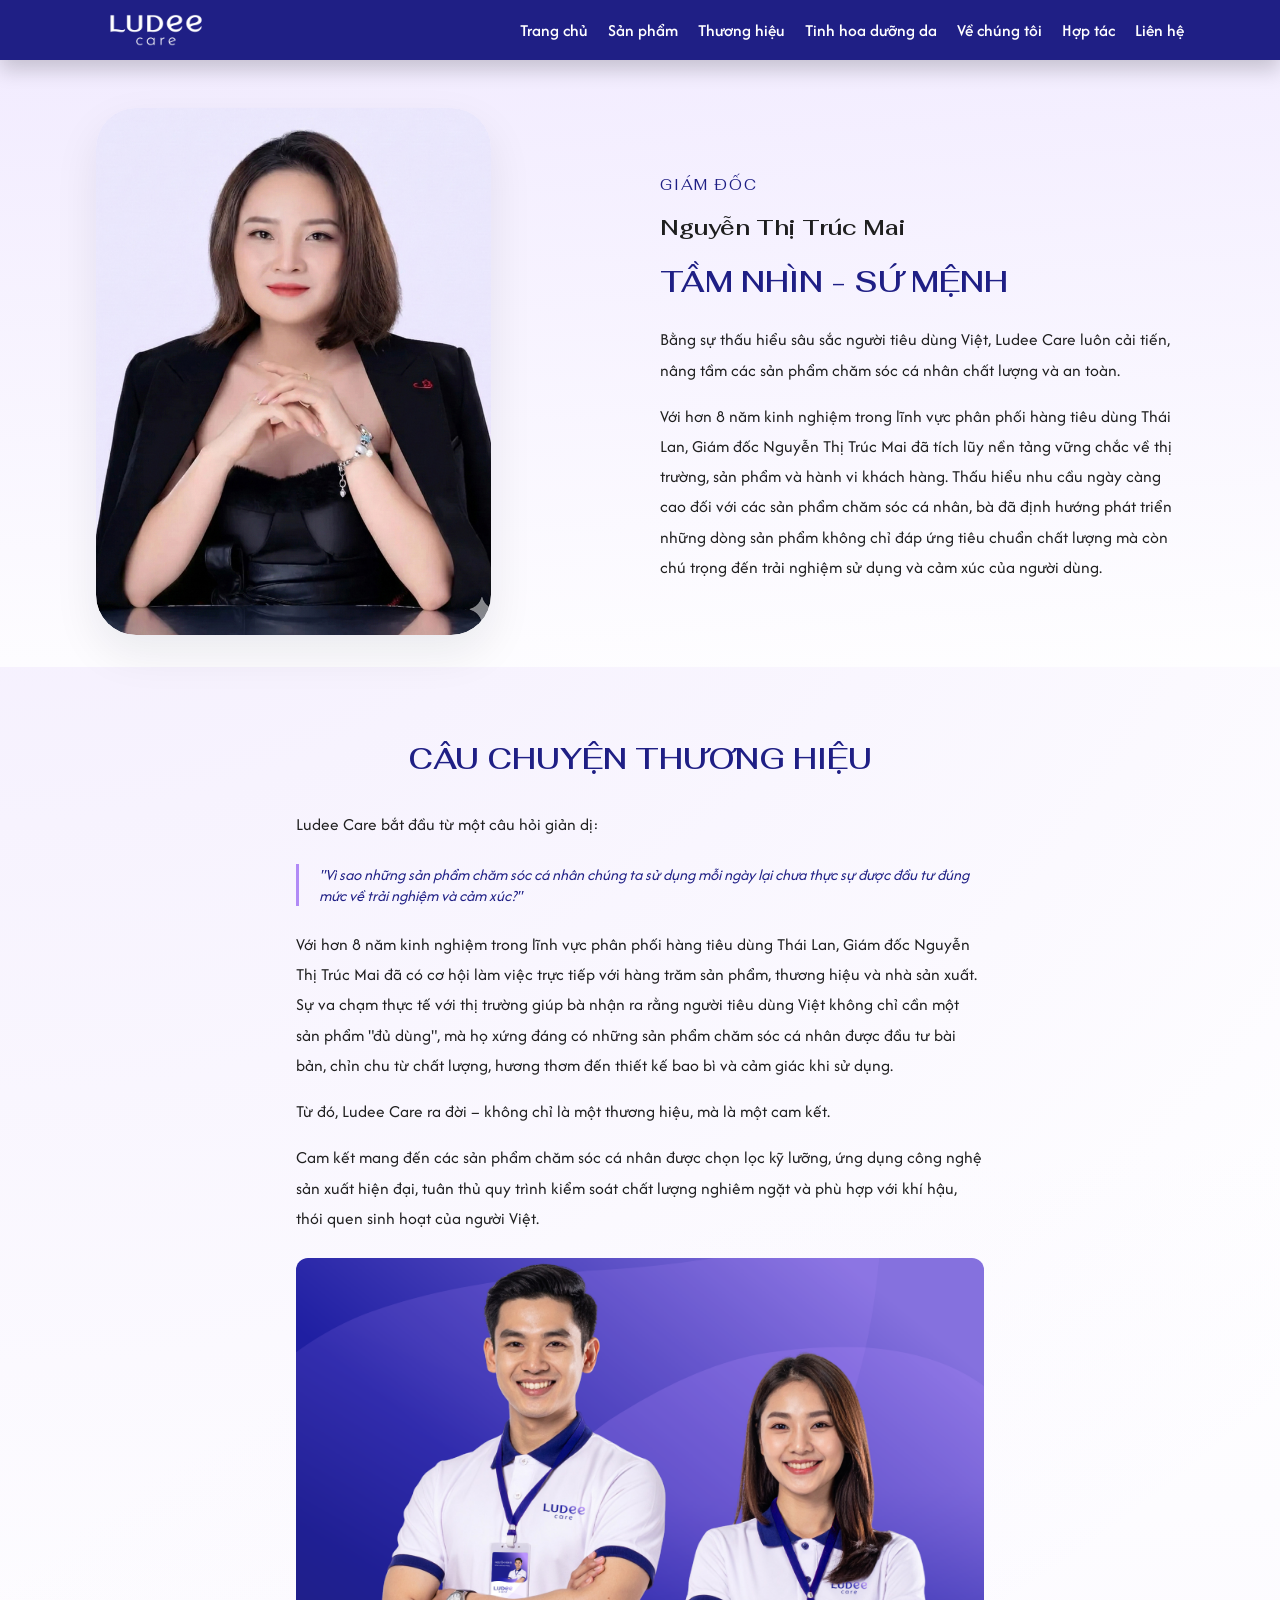
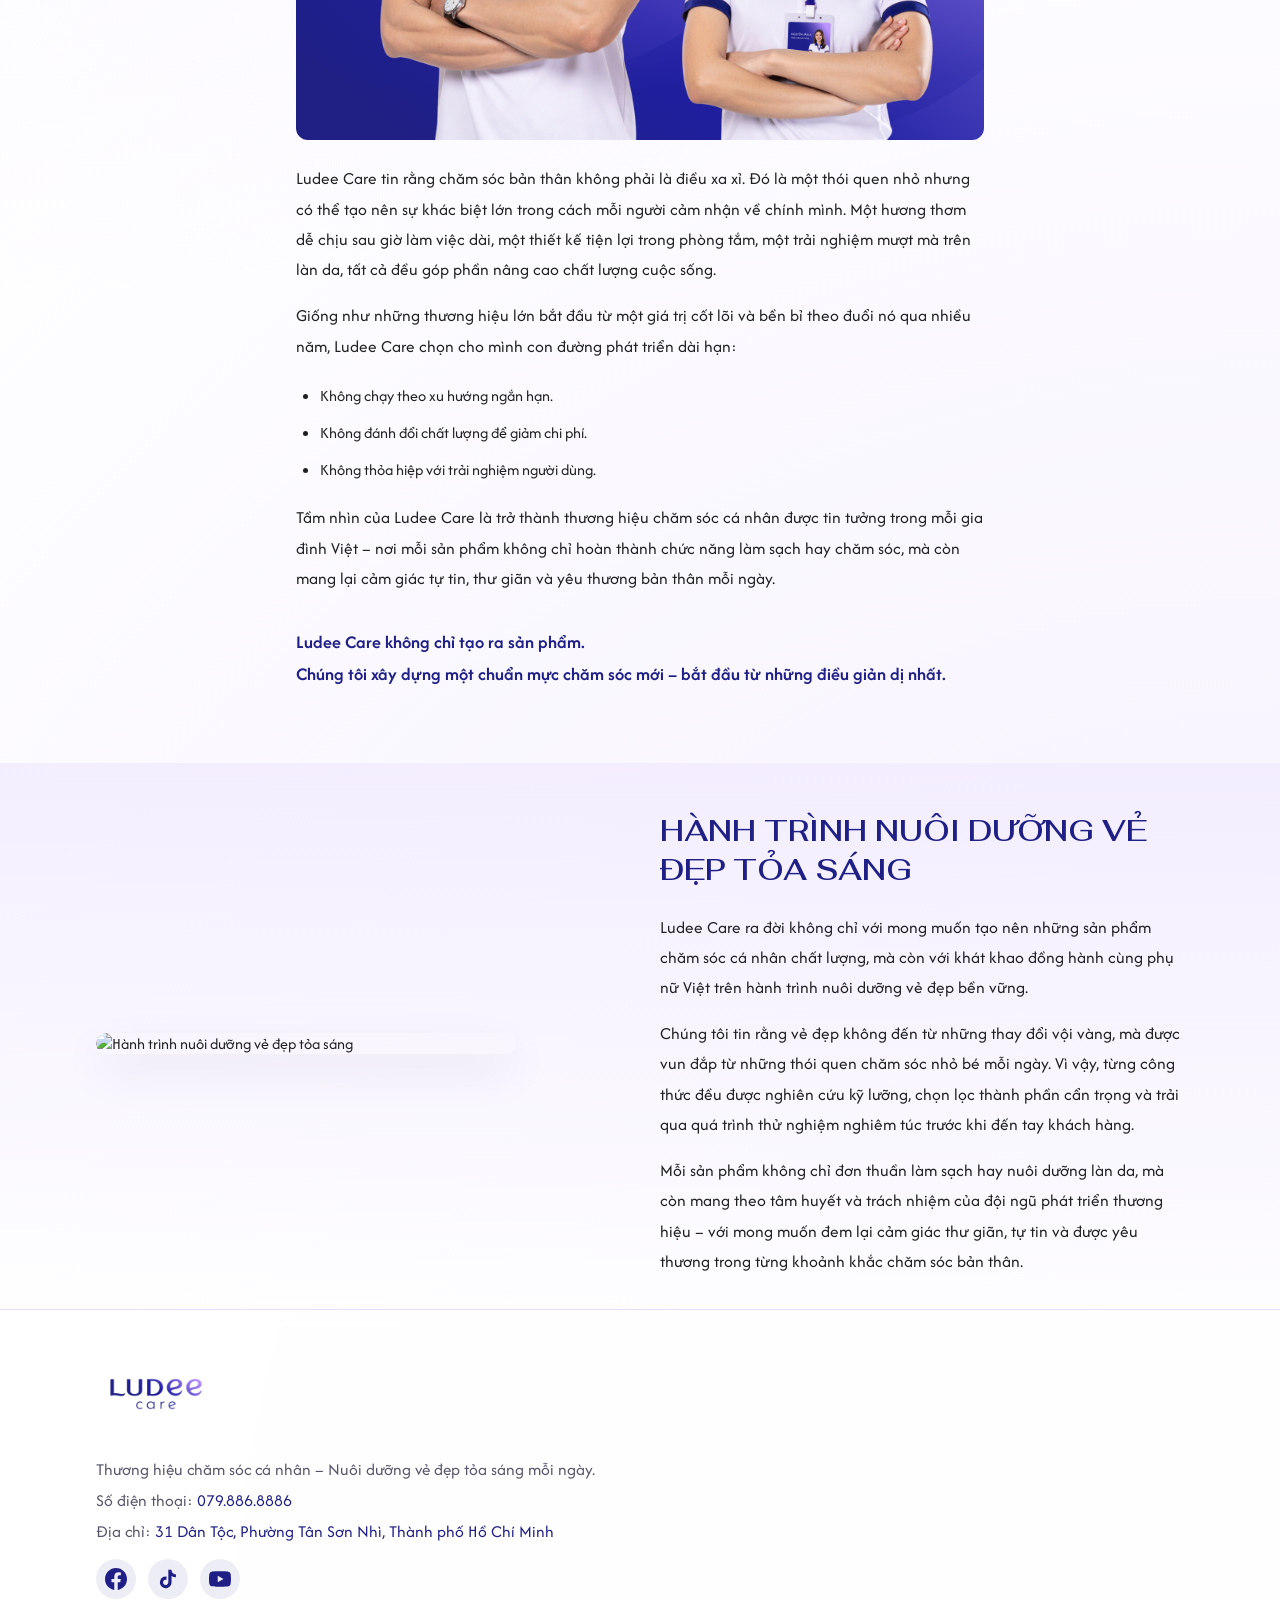
==== commit 64bf5165: "Product cards 2/3: empty frame same size, text fix on about page Made-with: Cursor" ====
--- a/ve-chung-toi.html
+++ b/ve-chung-toi.html
@@ -113,7 +113,7 @@
           </p>
           <img src="Trang về chúng tôi/Hình ảnh/nhan vien.png" alt="Đội ngũ nhân viên Ludee Care" class="about-inline-img" />
           <p class="about-section__text">
-            Ludee Care tin rằng chăm sóc bản thân không phải là điều xa xỉ. Đó là một thói quen nhỏ nhưng có thể tạo nên sự khác biệt lớn trong cách mỗi người cảm nhận về chính mình. Một hương thơm dễ chịu sau giờ làm việc dài, một thiết kế tiện lợi trong phòng tắm, một trải nghiệm mượt mà trên làn da – tất cả đều góp phần nâng cao chất lượng cuộc sống.
+            Ludee Care tin rằng chăm sóc bản thân không phải là điều xa xỉ. Đó là một thói quen nhỏ nhưng có thể tạo nên sự khác biệt lớn trong cách mỗi người cảm nhận về chính mình. Một hương thơm dễ chịu sau giờ làm việc dài, một thiết kế tiện lợi trong phòng tắm, một trải nghiệm mượt mà trên làn da, tất cả đều góp phần nâng cao chất lượng cuộc sống.
           </p>
           <p class="about-section__text">
             Giống như những thương hiệu lớn bắt đầu từ một giá trị cốt lõi và bền bỉ theo đuổi nó qua nhiều năm, Ludee Care chọn cho mình con đường phát triển dài hạn:
--- a/styles.css
+++ b/styles.css
@@ -582,6 +582,12 @@
   opacity: 0.75;
 }
 
+/* Keep same frame size as card 1 when card 2/3 have no image */
+.product--coming-soon .product__img-wrap {
+  width: 100%;
+  min-height: 400px;
+}
+
 .product--coming-soon .product__img-wrap::after {
   content: "Sắp ra mắt";
   position: absolute;
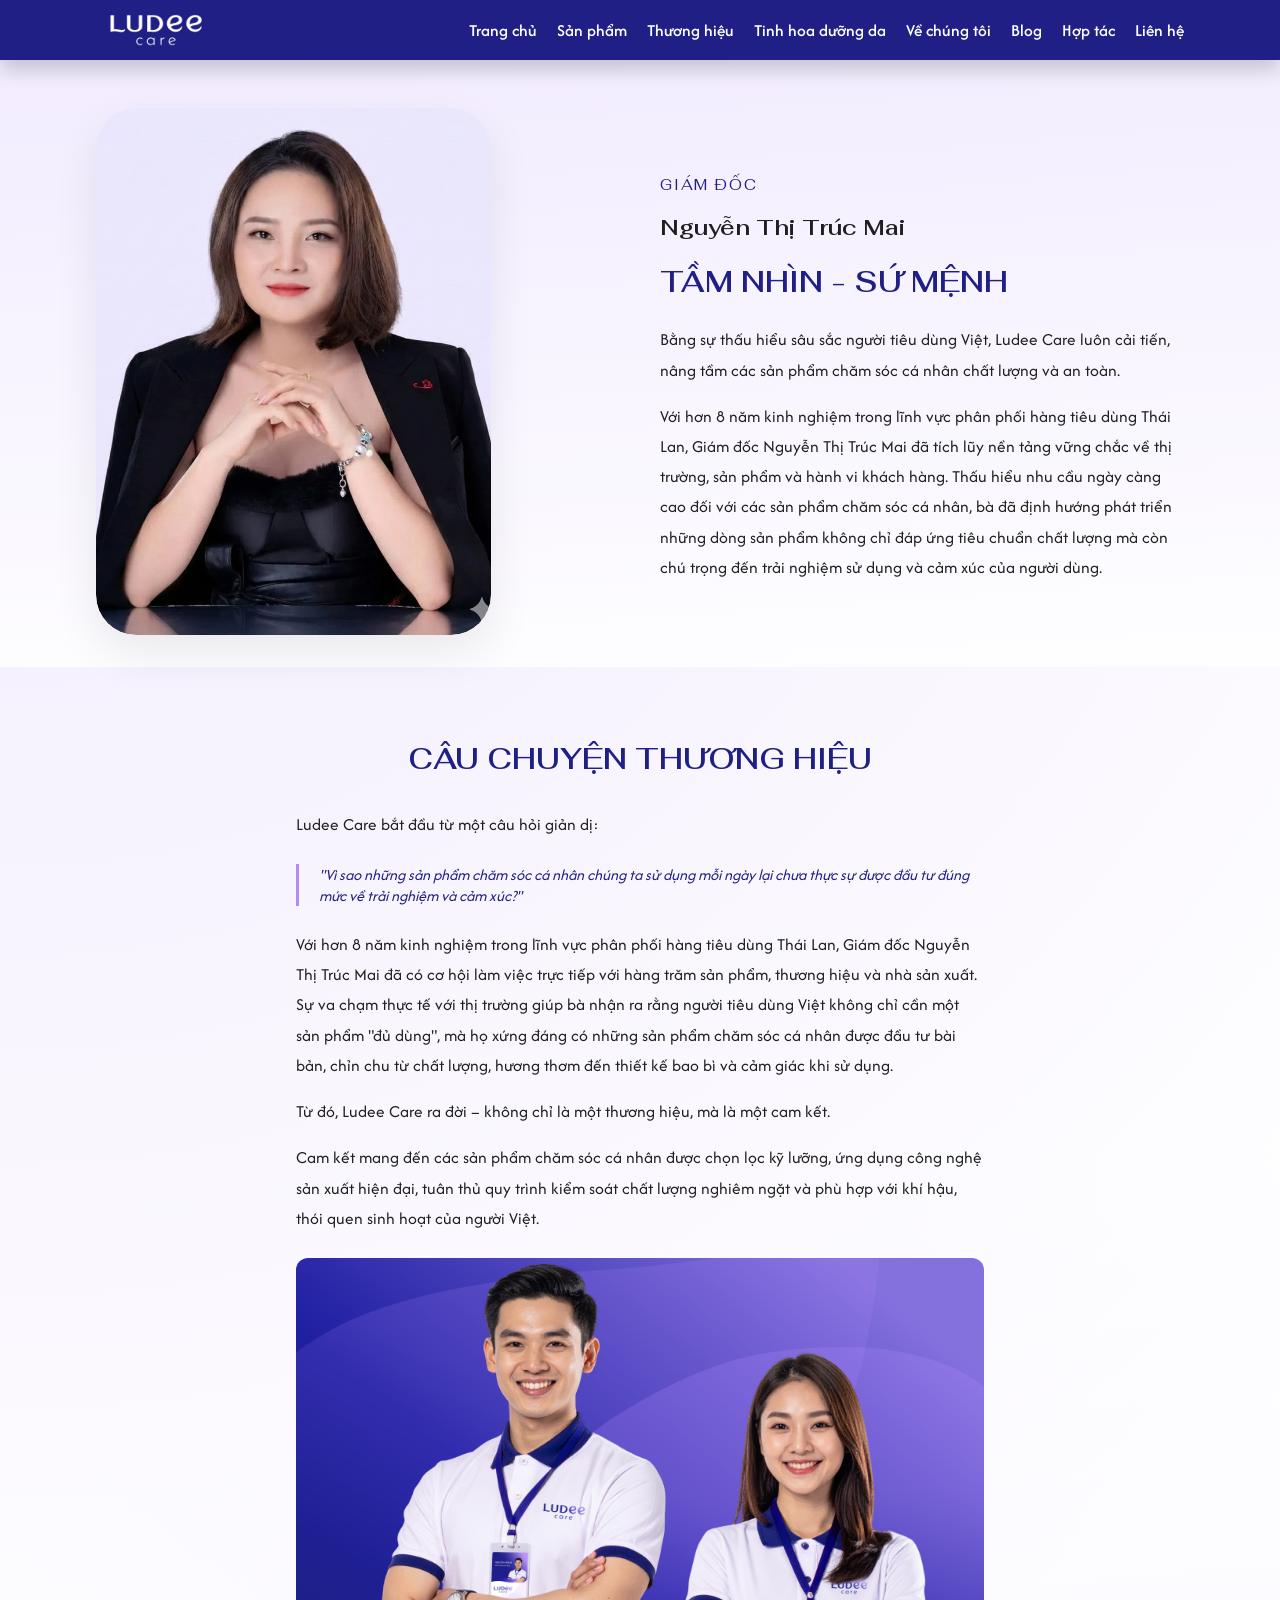
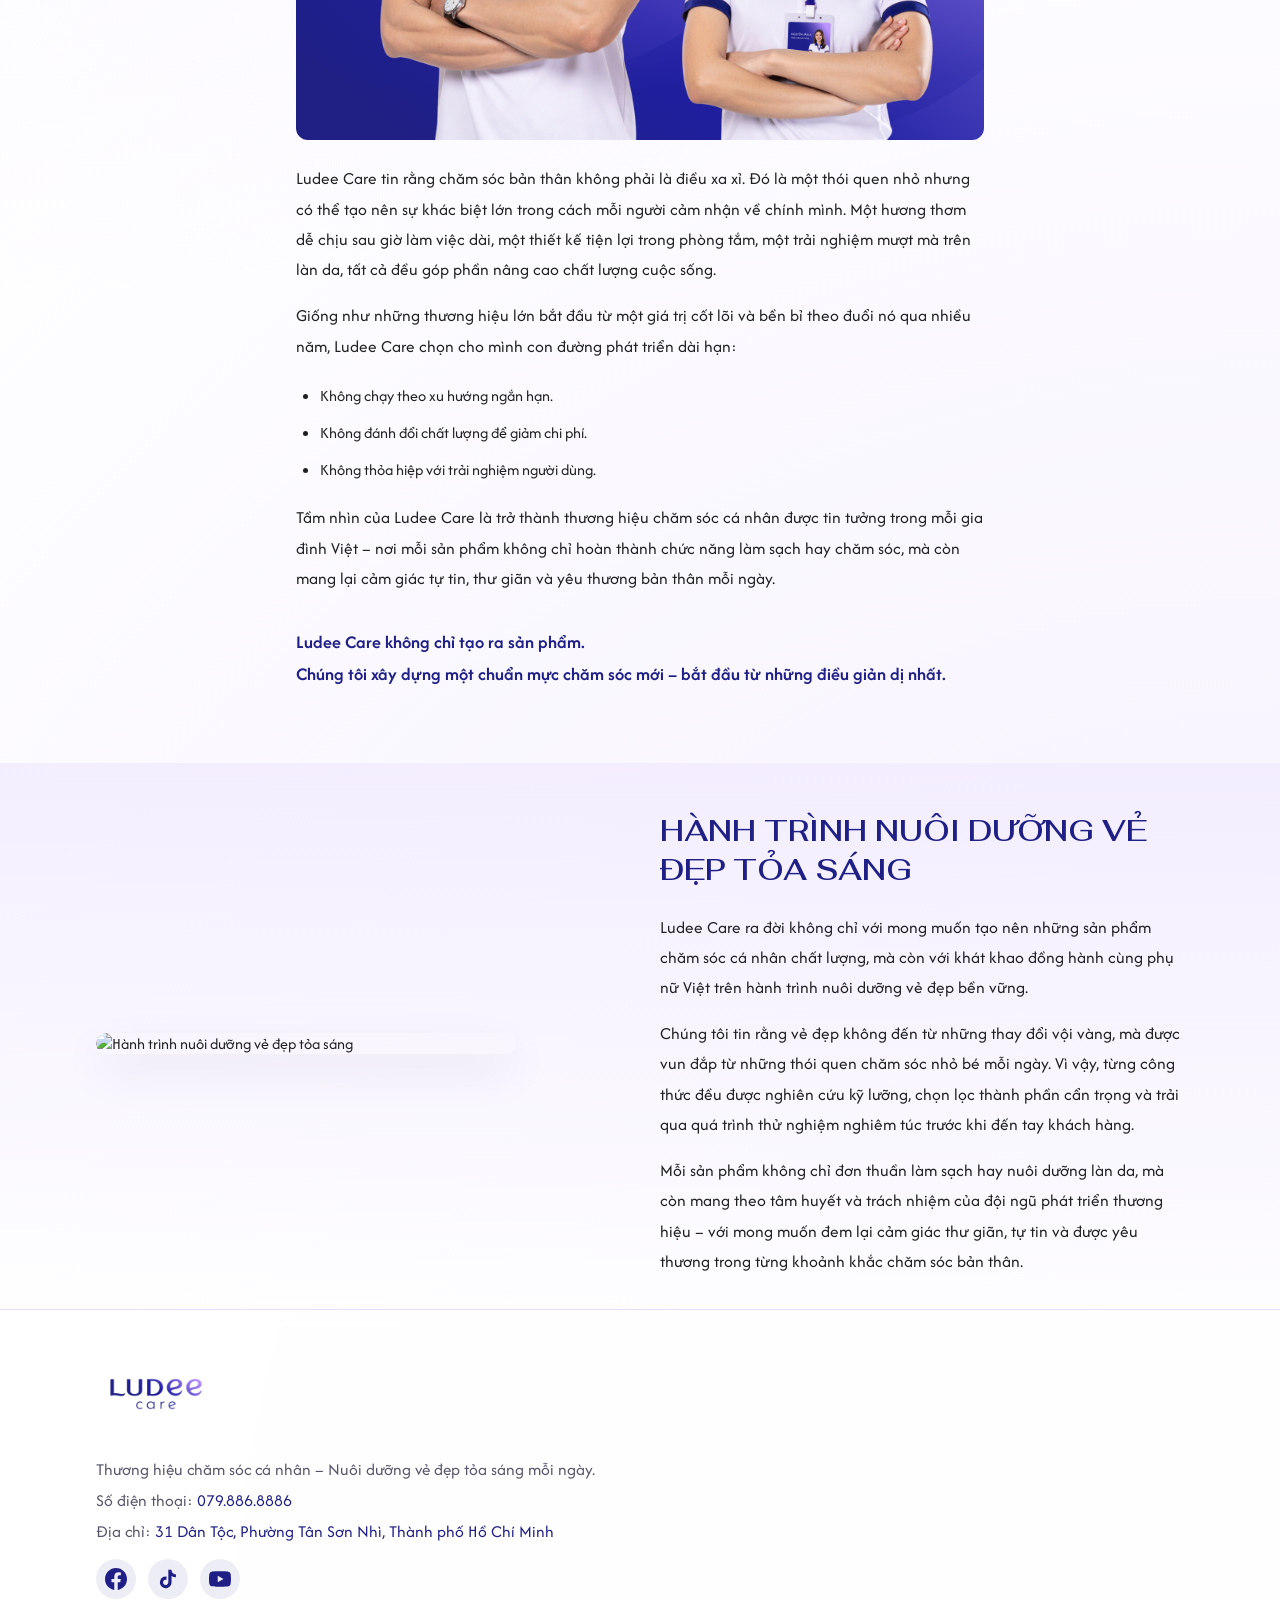
==== commit 619fc3e8: "Add blog section and publish linh lan product with updated imagery. Includes blog listing with thumb" ====
--- a/ve-chung-toi.html
+++ b/ve-chung-toi.html
@@ -52,6 +52,7 @@
           <a href="index.html#story" class="site-nav__link">Thương hiệu</a>
           <a href="index.html#benefits" class="site-nav__link">Tinh hoa dưỡng da</a>
           <a href="/ve-chung-toi" class="site-nav__link">Về chúng tôi</a>
+          <a href="/blog/" class="site-nav__link">Blog</a>
           <a href="index.html#beauty-secret" class="site-nav__link">Hợp tác</a>
           <a href="index.html#contact" class="site-nav__link">Liên hệ</a>
         </nav>
@@ -62,6 +63,7 @@
         <a href="index.html#story" class="site-nav__dropdown-link">Thương hiệu</a>
         <a href="index.html#benefits" class="site-nav__dropdown-link">Tinh hoa dưỡng da</a>
         <a href="/ve-chung-toi" class="site-nav__dropdown-link">Về chúng tôi</a>
+        <a href="/blog/" class="site-nav__dropdown-link">Blog</a>
         <a href="index.html#beauty-secret" class="site-nav__dropdown-link">Hợp tác</a>
         <a href="index.html#contact" class="site-nav__dropdown-link">Liên hệ</a>
       </div>
--- a/styles.css
+++ b/styles.css
@@ -519,7 +519,8 @@
 .product__img-wrap {
   border-radius: 20px;
   padding: 24px 16px;
-  min-height: 200px;
+  width: 100%;
+  height: 400px;
   display: flex;
   align-items: center;
   justify-content: center;
@@ -577,17 +578,27 @@
   z-index: 1;
 }
 
+/* Slightly reduce size of first product image so it breathes inside same frame */
+.product__img-wrap--blue .product__img {
+  max-height: 360px;
+}
+
+/* Match product 2 image scale with product 1 */
+.product__img-wrap--berry .product__img {
+  max-height: 360px;
+}
+
+/* Match product 3 image scale with products 1 & 2 */
+.product__img-wrap--lavender .product__img {
+  max-height: 360px;
+}
+
 .product--coming-soon .product__img {
   filter: blur(3px);
   opacity: 0.75;
 }
 
 /* Keep same frame size as card 1 when card 2/3 have no image */
-.product--coming-soon .product__img-wrap {
-  width: 100%;
-  min-height: 400px;
-}
-
 .product--coming-soon .product__img-wrap::after {
   content: "Sắp ra mắt";
   position: absolute;
@@ -1237,6 +1248,7 @@
   justify-content: center;
   padding: 32px;
   background: linear-gradient(165deg, #f2ecff 0%, #e8e0f7 100%);
+  position: relative;
 }
 .product-modal__img {
   max-width: 100%;
@@ -1244,6 +1256,50 @@
   width: auto;
   height: auto;
   object-fit: contain;
+}
+
+.product-modal__zoom-lens {
+  position: absolute;
+  border-radius: 50%;
+  border: 2px solid rgba(31, 31, 133, 0.35);
+  box-shadow: 0 10px 25px rgba(0, 0, 0, 0.25);
+  background-repeat: no-repeat;
+  background-size: 200% auto;
+  pointer-events: none;
+  display: none;
+  z-index: 3;
+}
+
+.product-modal__img-arrow {
+  position: absolute;
+  top: 50%;
+  transform: translateY(-50%);
+  width: 32px;
+  height: 32px;
+  border-radius: 50%;
+  border: none;
+  display: flex;
+  align-items: center;
+  justify-content: center;
+  background: rgba(31, 31, 133, 0.08);
+  color: #1f1f85;
+  font-size: 1.4rem;
+  cursor: pointer;
+  z-index: 2;
+  transition: background 0.2s ease, transform 0.2s ease;
+}
+
+.product-modal__img-arrow:hover {
+  background: rgba(31, 31, 133, 0.16);
+  transform: translateY(-50%) scale(1.05);
+}
+
+.product-modal__img-prev {
+  left: 18px;
+}
+
+.product-modal__img-next {
+  right: 18px;
 }
 .product-modal__body {
   flex: 1 1 50%;
@@ -1378,3 +1434,177 @@
   }
 }
 
+/* Blog */
+.blog-page .blog-hero {
+  padding: 56px 0 32px;
+}
+
+.blog-page .blog-hero .section__title {
+  text-align: center;
+  margin-bottom: 8px;
+}
+
+.blog-page .blog-hero .section__text {
+  text-align: center;
+  max-width: 640px;
+  margin-inline: auto;
+}
+
+.blog-list {
+  display: grid;
+  grid-template-columns: repeat(auto-fill, minmax(300px, 1fr));
+  gap: 28px;
+}
+
+.blog-card {
+  display: flex;
+  flex-direction: column;
+  padding: 0;
+  overflow: hidden;
+  border-radius: 20px;
+  background: #ffffff;
+  box-shadow: var(--shadow-soft);
+  text-decoration: none;
+  color: inherit;
+  transition: transform 0.2s ease, box-shadow 0.2s ease;
+}
+
+.blog-card:hover {
+  transform: translateY(-4px);
+  box-shadow: 0 22px 50px rgba(16, 24, 40, 0.12);
+}
+
+.blog-card__thumb-wrap {
+  position: relative;
+  aspect-ratio: 16 / 10;
+  overflow: hidden;
+  background: linear-gradient(145deg, #f4f0fa 0%, #ebe4f4 100%);
+}
+
+.blog-card__thumb {
+  width: 100%;
+  height: 100%;
+  object-fit: cover;
+  transition: transform 0.4s ease;
+}
+
+.blog-card:hover .blog-card__thumb {
+  transform: scale(1.05);
+}
+
+.blog-card__body {
+  display: flex;
+  flex-direction: column;
+  flex: 1;
+  padding: 20px 22px 22px;
+}
+
+.blog-card__title {
+  font-family: "Fahkwang", system-ui, sans-serif;
+  font-size: 1.12rem;
+  font-weight: 600;
+  color: var(--color-primary);
+  margin: 0 0 12px;
+  line-height: 1.35;
+}
+
+.blog-card__excerpt {
+  margin: 0;
+  font-size: 0.98rem;
+  line-height: 1.65;
+  color: var(--color-text-soft);
+}
+
+.blog-card__meta {
+  margin-top: auto;
+  padding-top: 14px;
+  font-size: 0.85rem;
+  color: #7a7a8c;
+}
+
+.blog-post {
+  padding-bottom: 72px;
+}
+
+.blog-post article {
+  max-width: 720px;
+  margin: 0 auto;
+  padding: 0 16px;
+}
+
+.blog-post__title {
+  font-family: "Fahkwang", system-ui, sans-serif;
+  font-size: clamp(1.35rem, 4vw, 2rem);
+  font-weight: 600;
+  color: var(--color-primary);
+  margin: 0 0 10px;
+  line-height: 1.25;
+}
+
+.blog-post__meta {
+  font-size: 0.92rem;
+  color: var(--color-text-soft);
+  margin-bottom: 28px;
+}
+
+.blog-post h2 {
+  font-family: "Fahkwang", system-ui, sans-serif;
+  font-size: 1.2rem;
+  font-weight: 600;
+  color: var(--color-primary);
+  margin: 32px 0 12px;
+}
+
+.blog-post p,
+.blog-post li {
+  font-size: 1.05rem;
+  line-height: 1.75;
+  color: var(--color-text);
+}
+
+.blog-post ul {
+  padding-left: 22px;
+  margin: 12px 0 20px;
+}
+
+.blog-post ol {
+  padding-left: 22px;
+  margin: 12px 0 20px;
+}
+
+.blog-post figure.blog-post__figure {
+  margin: 28px 0;
+  border-radius: 16px;
+  overflow: hidden;
+  box-shadow: 0 12px 36px rgba(16, 24, 40, 0.1);
+  background: #f7f4fb;
+}
+
+.blog-post figure.blog-post__figure img {
+  width: 100%;
+  height: auto;
+  display: block;
+  vertical-align: middle;
+}
+
+.blog-post figcaption {
+  font-size: 0.9rem;
+  line-height: 1.5;
+  color: var(--color-text-soft);
+  padding: 12px 16px 16px;
+  text-align: center;
+  background: #fff;
+}
+
+.blog-back {
+  display: inline-block;
+  margin-bottom: 20px;
+  font-weight: 600;
+  color: var(--color-primary);
+  text-decoration: none;
+}
+
+.blog-back:hover {
+  text-decoration: underline;
+}
+
